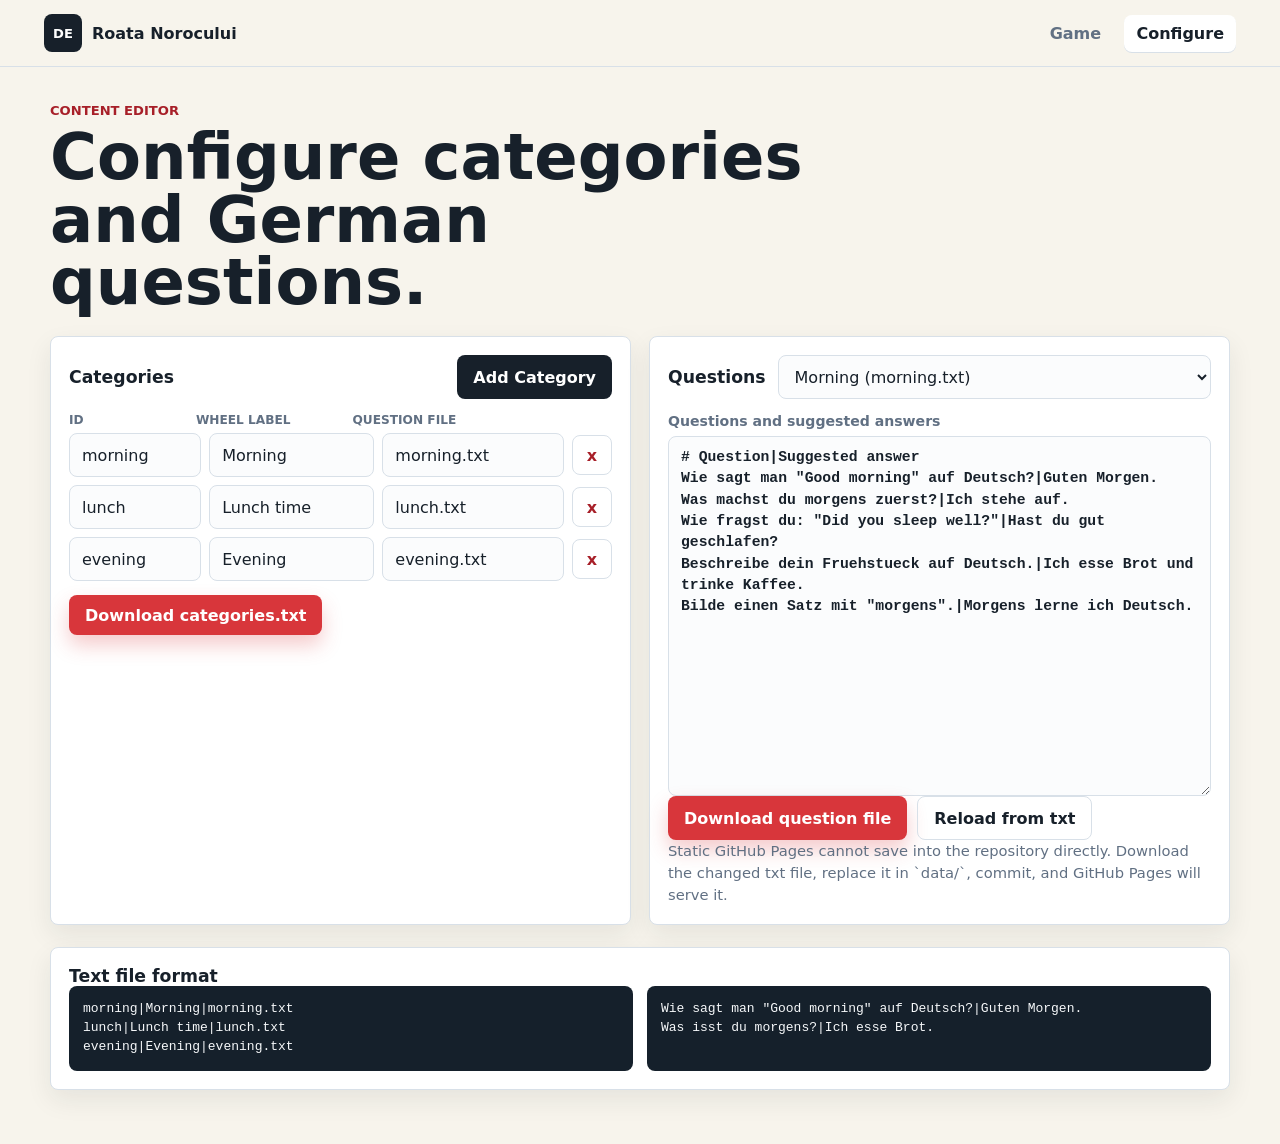
==== config.html @ ff6aa022 "Build German learning wheel game" ====
<!doctype html>
<html lang="en">
  <head>
    <meta charset="utf-8">
    <meta name="viewport" content="width=device-width, initial-scale=1">
    <title>Configure | Roata Norocului DE</title>
    <link rel="stylesheet" href="styles.css">
  </head>
  <body>
    <header class="topbar">
      <a class="brand" href="index.html" aria-label="Roata Norocului DE home">
        <span class="brand-mark">DE</span>
        <span>Roata Norocului</span>
      </a>
      <nav class="nav">
        <a href="index.html">Game</a>
        <a aria-current="page" href="config.html">Configure</a>
      </nav>
    </header>

    <main class="config-shell">
      <section class="config-heading">
        <p class="eyebrow">Content editor</p>
        <h1>Configure categories and German questions.</h1>
      </section>

      <section class="editor-grid">
        <div class="editor-panel">
          <div class="panel-heading">
            <h2>Categories</h2>
            <button id="addCategoryButton" class="secondary-action" type="button">Add Category</button>
          </div>
          <div class="field-row-head" aria-hidden="true">
            <span>ID</span>
            <span>Wheel label</span>
            <span>Question file</span>
          </div>
          <div id="categoryRows" class="category-rows"></div>
          <div class="button-row">
            <button id="downloadCategoriesButton" class="primary-action compact" type="button">Download categories.txt</button>
          </div>
        </div>

        <div class="editor-panel">
          <div class="panel-heading">
            <h2>Questions</h2>
            <select id="questionFileSelect" aria-label="Question file"></select>
          </div>
          <label>
            Questions and suggested answers
            <textarea id="questionsEditor" class="questions-editor" spellcheck="false"></textarea>
          </label>
          <div class="button-row">
            <button id="downloadQuestionsButton" class="primary-action compact" type="button">Download question file</button>
            <button id="reloadButton" class="ghost-action" type="button">Reload from txt</button>
          </div>
          <p class="note">Static GitHub Pages cannot save into the repository directly. Download the changed txt file, replace it in `data/`, commit, and GitHub Pages will serve it.</p>
        </div>
      </section>

      <section class="format-panel">
        <h2>Text file format</h2>
        <div class="format-grid">
          <pre><code>morning|Morning|morning.txt
lunch|Lunch time|lunch.txt
evening|Evening|evening.txt</code></pre>
          <pre><code>Wie sagt man "Good morning" auf Deutsch?|Guten Morgen.
Was isst du morgens?|Ich esse Brot.</code></pre>
        </div>
      </section>
    </main>

    <script src="config.js"></script>
  </body>
</html>
---- styles.css ----
:root {
  color-scheme: light;
  --ink: #17202a;
  --muted: #617083;
  --line: #d8e0e8;
  --paper: #f7f4ec;
  --surface: #ffffff;
  --accent: #d8363b;
  --accent-strong: #a71f28;
  --gold: #f2b84b;
  --green: #2e9d68;
  --blue: #286fc7;
  --shadow: 0 18px 44px rgba(23, 32, 42, 0.14);
}

* {
  box-sizing: border-box;
}

body {
  margin: 0;
  min-height: 100vh;
  background: var(--paper);
  color: var(--ink);
  font-family: Inter, ui-sans-serif, system-ui, -apple-system, BlinkMacSystemFont, "Segoe UI", sans-serif;
  letter-spacing: 0;
}

button,
input,
select,
textarea {
  font: inherit;
}

button,
a {
  -webkit-tap-highlight-color: transparent;
}

.topbar {
  position: sticky;
  top: 0;
  z-index: 10;
  display: flex;
  align-items: center;
  justify-content: space-between;
  gap: 18px;
  padding: 14px clamp(16px, 4vw, 44px);
  background: rgba(247, 244, 236, 0.93);
  border-bottom: 1px solid var(--line);
  backdrop-filter: blur(14px);
}

.brand {
  display: inline-flex;
  align-items: center;
  gap: 10px;
  color: var(--ink);
  font-weight: 800;
  text-decoration: none;
}

.brand-mark {
  display: grid;
  width: 38px;
  height: 38px;
  place-items: center;
  border-radius: 8px;
  background: var(--ink);
  color: white;
  font-size: 0.82rem;
}

.nav {
  display: flex;
  align-items: center;
  gap: 8px;
}

.nav a {
  min-width: 82px;
  padding: 9px 12px;
  border-radius: 8px;
  color: var(--muted);
  font-weight: 700;
  text-align: center;
  text-decoration: none;
}

.nav a[aria-current="page"] {
  background: var(--surface);
  color: var(--ink);
  box-shadow: 0 1px 0 var(--line);
}

.game-shell,
.config-shell {
  width: min(1180px, calc(100% - 32px));
  margin: 0 auto;
  padding: 36px 0 54px;
}

.stage {
  min-height: calc(100vh - 84px);
  display: flex;
  flex-direction: column;
  justify-content: center;
  gap: 24px;
}

.stage-copy,
.config-heading {
  max-width: 760px;
}

.eyebrow {
  margin: 0 0 8px;
  color: var(--accent-strong);
  font-size: 0.82rem;
  font-weight: 900;
  text-transform: uppercase;
}

h1,
h2,
p {
  margin-top: 0;
}

h1 {
  margin-bottom: 0;
  font-size: clamp(2.05rem, 5vw, 4.2rem);
  line-height: 0.98;
  letter-spacing: 0;
}

.wheel-layout {
  display: grid;
  grid-template-columns: minmax(300px, 1fr) minmax(320px, 430px);
  gap: clamp(18px, 4vw, 42px);
  align-items: center;
}

.wheel-wrap {
  position: relative;
  display: grid;
  min-height: 420px;
  place-items: center;
}

.pointer {
  position: absolute;
  top: 8px;
  z-index: 2;
  width: 0;
  height: 0;
  border-left: 18px solid transparent;
  border-right: 18px solid transparent;
  border-top: 38px solid var(--ink);
  filter: drop-shadow(0 6px 8px rgba(23, 32, 42, 0.18));
}

.wheel {
  position: relative;
  width: min(72vw, 520px);
  aspect-ratio: 1;
  border: 12px solid var(--surface);
  border-radius: 50%;
  background: conic-gradient(var(--gold), var(--accent), var(--blue), var(--green), var(--gold));
  box-shadow: var(--shadow);
  transition: transform 4.8s cubic-bezier(0.16, 0.7, 0.1, 1);
}

.wheel::after {
  content: "";
  position: absolute;
  inset: 12px;
  border: 1px solid rgba(255, 255, 255, 0.74);
  border-radius: inherit;
  pointer-events: none;
}

.wheel-label {
  position: absolute;
  top: 50%;
  left: 50%;
  width: 46%;
  transform-origin: 0 50%;
  color: white;
  font-size: clamp(0.78rem, 1.55vw, 1rem);
  font-weight: 900;
  text-shadow: 0 2px 5px rgba(0, 0, 0, 0.3);
}

.wheel-center {
  position: absolute;
  inset: 0;
  display: grid;
  place-items: center;
  pointer-events: none;
}

.wheel-center button {
  pointer-events: auto;
}

.primary-action,
.secondary-action,
.ghost-action,
.score-buttons button {
  min-height: 44px;
  border: 0;
  border-radius: 8px;
  cursor: pointer;
  font-weight: 900;
}

.primary-action {
  padding: 0 26px;
  background: var(--accent);
  color: white;
  box-shadow: 0 10px 20px rgba(216, 54, 59, 0.26);
}

.primary-action.compact {
  min-height: 40px;
  padding: 0 16px;
}

.secondary-action {
  padding: 0 16px;
  background: var(--ink);
  color: white;
}

.ghost-action {
  padding: 0 16px;
  background: transparent;
  color: var(--ink);
  border: 1px solid var(--line);
}

button:disabled {
  cursor: not-allowed;
  opacity: 0.55;
}

.play-panel,
.editor-panel,
.format-panel,
.scoreboard-section {
  background: var(--surface);
  border: 1px solid var(--line);
  border-radius: 8px;
  box-shadow: 0 10px 26px rgba(23, 32, 42, 0.08);
}

.play-panel {
  display: grid;
  gap: 18px;
  padding: 18px;
}

.setup-grid,
.status-strip {
  display: grid;
  grid-template-columns: 1fr 140px;
  gap: 12px;
}

label {
  display: grid;
  gap: 7px;
  color: var(--muted);
  font-size: 0.88rem;
  font-weight: 800;
}

textarea,
select,
input {
  width: 100%;
  border: 1px solid var(--line);
  border-radius: 8px;
  background: #fbfcfd;
  color: var(--ink);
  outline: 0;
}

textarea {
  resize: vertical;
  padding: 10px 12px;
  line-height: 1.45;
}

select,
input {
  height: 44px;
  padding: 0 12px;
}

textarea:focus,
select:focus,
input:focus {
  border-color: var(--blue);
  box-shadow: 0 0 0 3px rgba(40, 111, 199, 0.16);
}

.button-row {
  display: flex;
  flex-wrap: wrap;
  gap: 10px;
}

.status-strip {
  padding: 12px;
  background: #f3f7fb;
  border-radius: 8px;
}

.status-strip span {
  display: block;
  color: var(--muted);
  font-size: 0.76rem;
  font-weight: 900;
  text-transform: uppercase;
}

.status-strip strong {
  display: block;
  margin-top: 3px;
  font-size: 1.1rem;
}

.question-box {
  min-height: 192px;
  padding: 16px;
  border: 1px solid var(--line);
  border-radius: 8px;
}

.category-pill {
  display: inline-flex;
  margin-bottom: 14px;
  padding: 6px 10px;
  border-radius: 999px;
  background: #fff0c6;
  color: #795000;
  font-weight: 900;
}

.question-box h2,
.compact-title,
.scoreboard-section h2,
.editor-panel h2,
.format-panel h2 {
  margin-bottom: 10px;
  font-size: 1.08rem;
}

#questionText {
  margin-bottom: 10px;
  font-size: 1.22rem;
  line-height: 1.35;
}

.answer-text {
  margin: 0;
  color: var(--muted);
  font-weight: 700;
}

.score-buttons {
  display: grid;
  grid-template-columns: repeat(4, 1fr);
  gap: 8px;
}

.score-buttons button {
  background: #eef3f8;
  color: var(--ink);
  font-size: 1rem;
}

.score-buttons button:hover {
  background: var(--ink);
  color: white;
}

.scoreboard-section {
  padding: 18px;
}

.scoreboard {
  display: grid;
  grid-template-columns: repeat(auto-fit, minmax(180px, 1fr));
  gap: 10px;
}

.player-score {
  display: grid;
  grid-template-columns: 1fr auto;
  gap: 8px;
  align-items: center;
  padding: 12px;
  border: 1px solid var(--line);
  border-radius: 8px;
  background: #fbfcfd;
}

.player-score.current {
  border-color: var(--accent);
  box-shadow: inset 4px 0 0 var(--accent);
}

.player-score span {
  overflow-wrap: anywhere;
  font-weight: 900;
}

.player-score strong {
  font-size: 1.25rem;
}

.config-shell {
  display: grid;
  gap: 22px;
}

.editor-grid {
  display: grid;
  grid-template-columns: minmax(320px, 1fr) minmax(320px, 1fr);
  gap: 18px;
}

.editor-panel,
.format-panel {
  padding: 18px;
}

.panel-heading {
  display: flex;
  align-items: center;
  justify-content: space-between;
  gap: 12px;
  margin-bottom: 14px;
}

.panel-heading h2,
.format-panel h2 {
  margin-bottom: 0;
}

.field-row,
.field-row-head {
  display: grid;
  grid-template-columns: minmax(80px, 0.8fr) minmax(120px, 1fr) minmax(130px, 1.1fr) 40px;
  gap: 8px;
  align-items: center;
}

.field-row-head {
  padding: 0 48px 6px 0;
  color: var(--muted);
  font-size: 0.76rem;
  font-weight: 900;
  text-transform: uppercase;
}

.category-rows {
  display: grid;
  gap: 8px;
  margin-bottom: 14px;
}

.remove-row {
  min-width: 40px;
  min-height: 40px;
  border: 1px solid var(--line);
  border-radius: 8px;
  background: white;
  color: var(--accent-strong);
  cursor: pointer;
  font-weight: 900;
}

.questions-editor {
  min-height: 360px;
  font-family: "Cascadia Mono", Consolas, monospace;
  font-size: 0.92rem;
}

.note {
  margin: 0;
  color: var(--muted);
  font-size: 0.92rem;
  line-height: 1.5;
}

.format-grid {
  display: grid;
  grid-template-columns: repeat(2, minmax(0, 1fr));
  gap: 14px;
}

pre {
  overflow: auto;
  margin: 0;
  padding: 14px;
  border-radius: 8px;
  background: #15202b;
  color: #f6f8fa;
  line-height: 1.45;
}

@media (max-width: 860px) {
  .wheel-layout,
  .editor-grid,
  .format-grid {
    grid-template-columns: 1fr;
  }

  .stage {
    justify-content: start;
  }

  .wheel-wrap {
    min-height: auto;
    padding: 18px 0;
  }
}

@media (max-width: 620px) {
  .topbar {
    align-items: stretch;
    flex-direction: column;
  }

  .nav a {
    flex: 1;
  }

  .setup-grid,
  .status-strip {
    grid-template-columns: 1fr;
  }

  .field-row,
  .field-row-head {
    grid-template-columns: 1fr;
  }

  .field-row-head {
    display: none;
  }
}
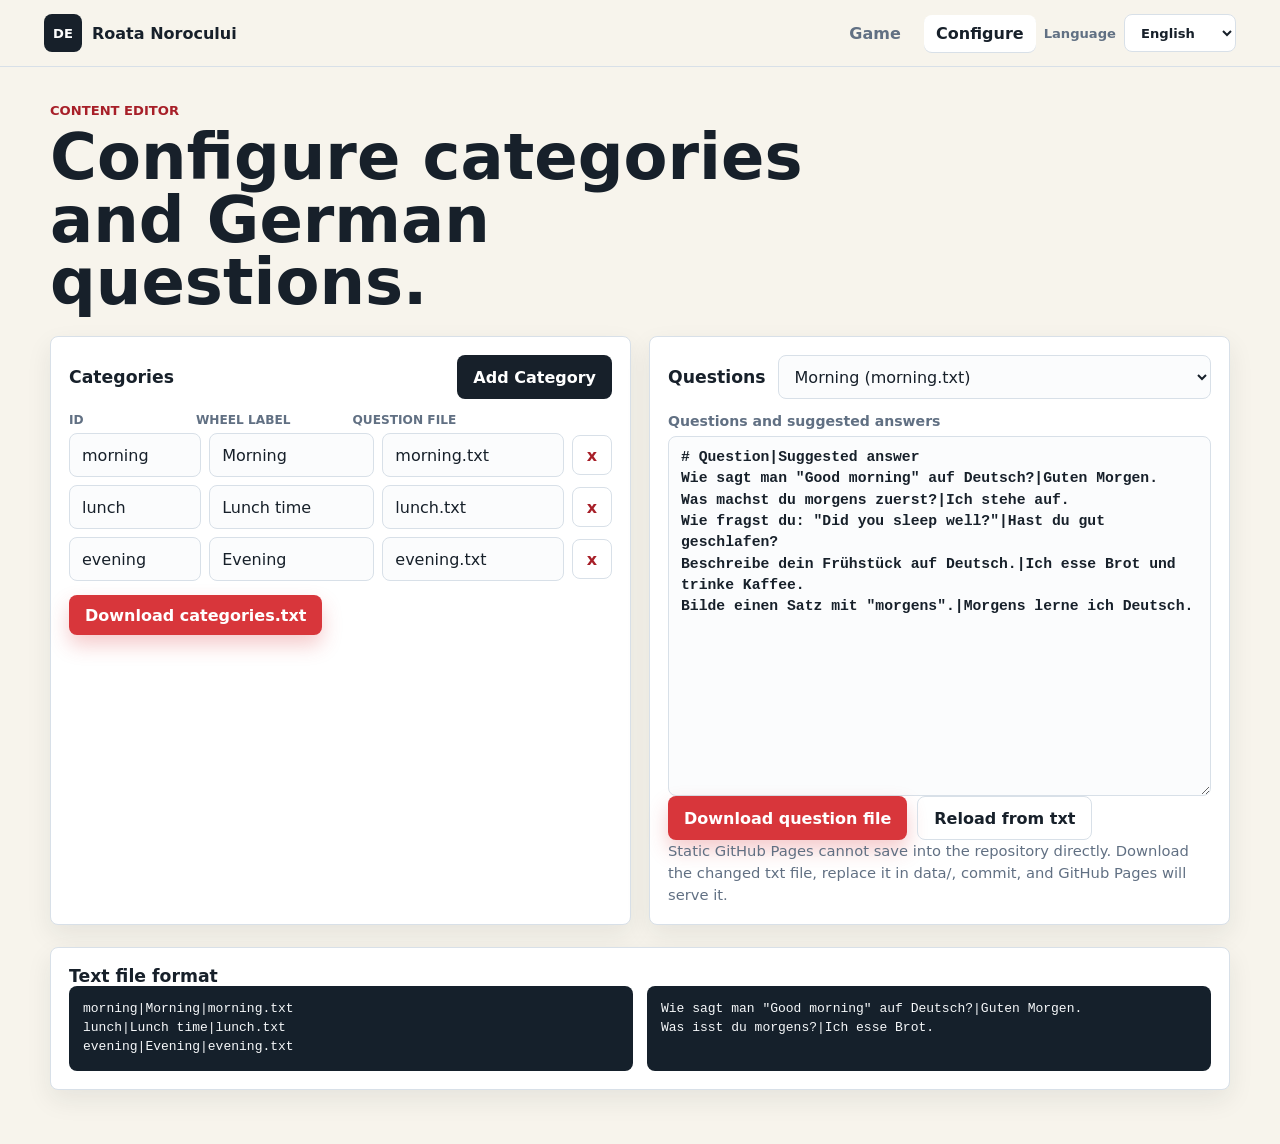
==== commit 4c139b3d: "Add bilingual UI and GitHub Pages workflow" ====
--- a/config.html
+++ b/config.html
@@ -13,53 +13,60 @@
         <span>Roata Norocului</span>
       </a>
       <nav class="nav">
-        <a href="index.html">Game</a>
-        <a aria-current="page" href="config.html">Configure</a>
+        <a data-i18n="navGame" href="index.html">Game</a>
+        <a data-i18n="navConfigure" aria-current="page" href="config.html">Configure</a>
+        <label class="language-switch">
+          <span data-i18n="languageLabel">Language</span>
+          <select id="languageSelect" aria-label="Language">
+            <option value="en">English</option>
+            <option value="de">Deutsch</option>
+          </select>
+        </label>
       </nav>
     </header>
 
     <main class="config-shell">
       <section class="config-heading">
-        <p class="eyebrow">Content editor</p>
-        <h1>Configure categories and German questions.</h1>
+        <p class="eyebrow" data-i18n="configEyebrow">Content editor</p>
+        <h1 data-i18n="configTitle">Configure categories and German questions.</h1>
       </section>
 
       <section class="editor-grid">
         <div class="editor-panel">
           <div class="panel-heading">
-            <h2>Categories</h2>
-            <button id="addCategoryButton" class="secondary-action" type="button">Add Category</button>
+            <h2 data-i18n="categories">Categories</h2>
+            <button id="addCategoryButton" class="secondary-action" type="button" data-i18n="addCategory">Add Category</button>
           </div>
           <div class="field-row-head" aria-hidden="true">
-            <span>ID</span>
-            <span>Wheel label</span>
-            <span>Question file</span>
+            <span data-i18n="categoryId">ID</span>
+            <span data-i18n="wheelLabel">Wheel label</span>
+            <span data-i18n="questionFile">Question file</span>
           </div>
           <div id="categoryRows" class="category-rows"></div>
           <div class="button-row">
-            <button id="downloadCategoriesButton" class="primary-action compact" type="button">Download categories.txt</button>
+            <button id="downloadCategoriesButton" class="primary-action compact" type="button" data-i18n="downloadCategories">Download categories.txt</button>
           </div>
         </div>
 
         <div class="editor-panel">
           <div class="panel-heading">
-            <h2>Questions</h2>
+            <h2 data-i18n="questions">Questions</h2>
             <select id="questionFileSelect" aria-label="Question file"></select>
           </div>
           <label>
-            Questions and suggested answers
+            <span data-i18n="questionsAndAnswers">Questions and suggested answers</span>
             <textarea id="questionsEditor" class="questions-editor" spellcheck="false"></textarea>
           </label>
           <div class="button-row">
-            <button id="downloadQuestionsButton" class="primary-action compact" type="button">Download question file</button>
-            <button id="reloadButton" class="ghost-action" type="button">Reload from txt</button>
+            <button id="downloadQuestionsButton" class="primary-action compact" type="button" data-i18n="downloadQuestionFile">Download question file</button>
+            <button id="reloadButton" class="ghost-action" type="button" data-i18n="reloadTxt">Reload from txt</button>
           </div>
-          <p class="note">Static GitHub Pages cannot save into the repository directly. Download the changed txt file, replace it in `data/`, commit, and GitHub Pages will serve it.</p>
+          <p class="note" data-i18n="staticNote">Static GitHub Pages cannot save into the repository directly. Download the changed txt file, replace it in `data/`, commit, and GitHub Pages will serve it.</p>
         </div>
       </section>
 
       <section class="format-panel">
-        <h2>Text file format</h2>
+        <h2 data-i18n="fileFormat">Text file format</h2>
         <div class="format-grid">
           <pre><code>morning|Morning|morning.txt
 lunch|Lunch time|lunch.txt
--- a/styles.css
+++ b/styles.css
@@ -94,6 +94,22 @@
   box-shadow: 0 1px 0 var(--line);
 }
 
+.language-switch {
+  display: flex;
+  align-items: center;
+  gap: 8px;
+  color: var(--muted);
+  font-size: 0.82rem;
+  font-weight: 800;
+}
+
+.language-switch select {
+  width: auto;
+  min-width: 112px;
+  height: 38px;
+  background: var(--surface);
+}
+
 .game-shell,
 .config-shell {
   width: min(1180px, calc(100% - 32px));
@@ -541,6 +557,10 @@
     flex: 1;
   }
 
+  .language-switch {
+    justify-content: space-between;
+  }
+
   .setup-grid,
   .status-strip {
     grid-template-columns: 1fr;
